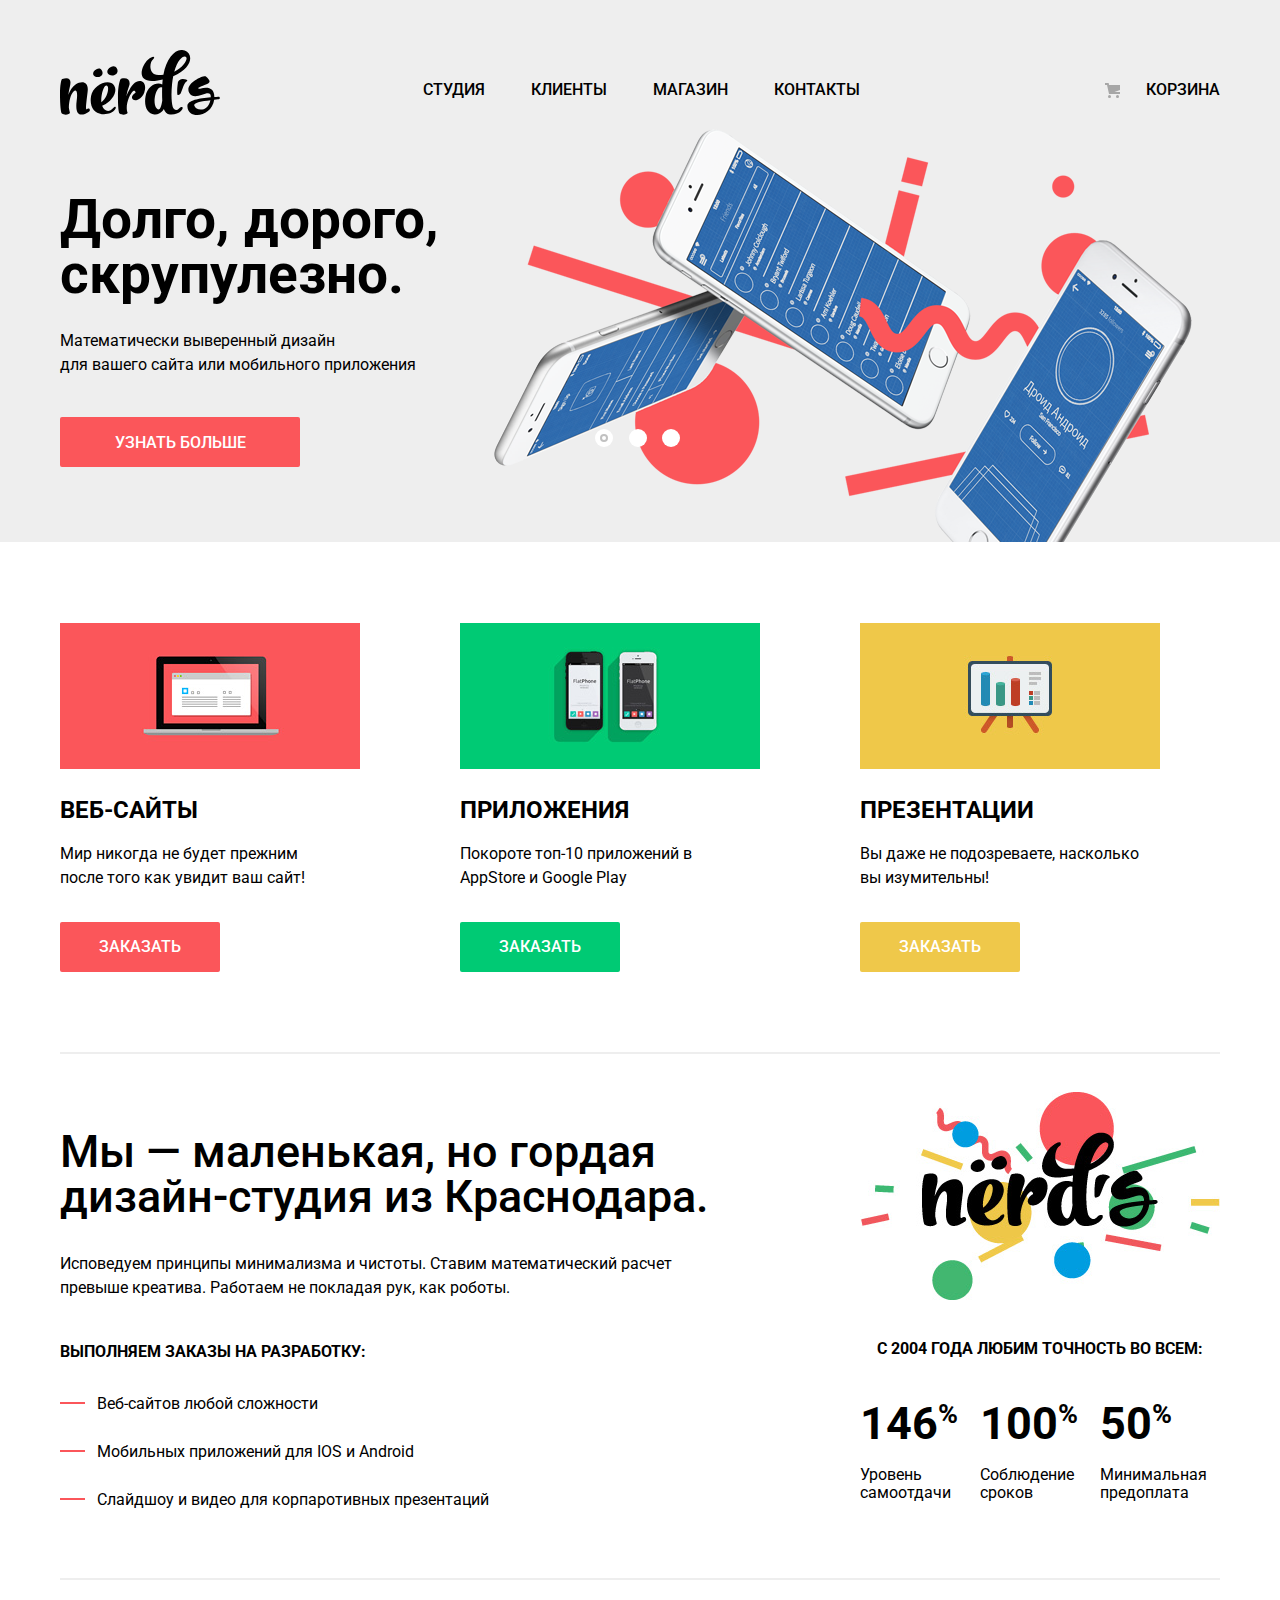
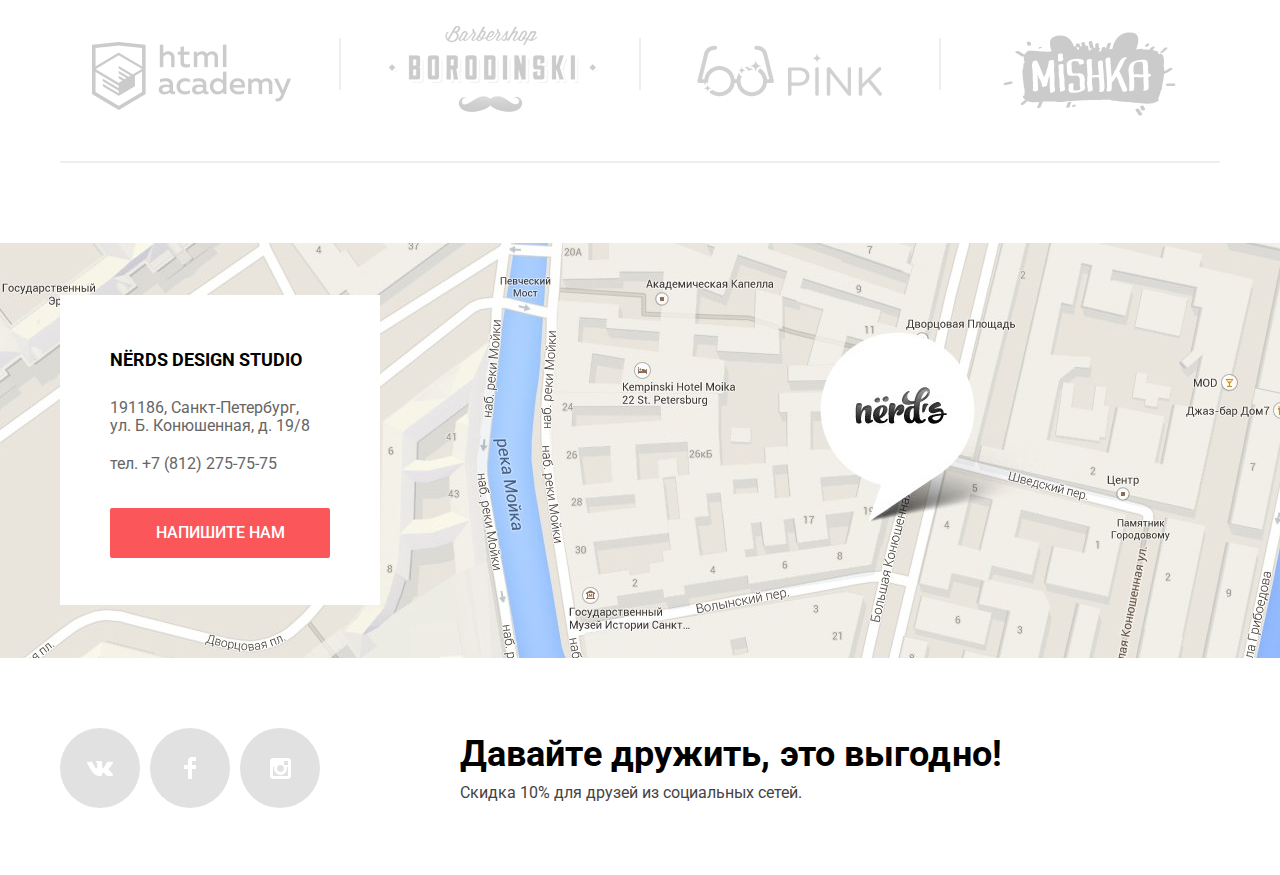
==== index.html @ 1f41d270 "Д1" ====
<!DOCTYPE html>
<html lang="ru">

<head>
	<meta charset="utf-8">
	<title>HTML Academy: Нёрдс</title>
	<link href="https://fonts.googleapis.com/css?family=Roboto:400,500,700&amp;subset=cyrillic" rel="stylesheet">
	<link rel="stylesheet" href="css/style.css">
</head>

<body>
	<header>
		<div class="header-content">
			<div class="header-navigation">
				<nav class="main-menu">
					<a class="logo"><img src="img/nerds-logo.svg" alt="логотип студии 'NERDS'" width="160" height="65"></a>
					<ul class="site-navigation">
						<li class="studio"><a href="">Студия</a></li>
						<li class="clients"><a href="">Клиенты</a></li>
						<li class="shop"><a href="catalog.html">Магазин</a></li>
						<li class="contacts"><a href="">Контакты</a></li>
					</ul>
				</nav>
				<a href="" class="cart"><img src="img/cart-icon.svg" alt="иконка корзины" width="15" height="15">Корзина</a>
			</div>
			<div class="slider-wrapper">
				<ul class="slider-navigation">
					<li class="slider-navigation-item slider-navigation-active"></li>
					<li class="slider-navigation-item"></li>
					<li class="slider-navigation-item"></li>
				</ul>
				<ul class="slider">
					<li class="slider-item slide-1 slide-active">
						<h3 class="slide-title">Долго, дорого, скрупулезно.</h3>
						<p>Математически выверенный дизайн<br> для вашего сайта или мобильного приложения</p>
						<a class="slider-button btn" href="">Узнать больше</a>
					</li>
					<li class="slider-item slide-2">
						<h3 class="slide-title">Любим математику как никто другой</h3>
						<p>Никакого креатива, только математические формулы для расчета идеальных пропорций</p>
						<a class="slider-button btn" href="">Узнать больше</a>
					</li>
					<li class="slider-item slide-3">
						<h3 class="slide-title">Только ночь,<br> только хардкор</h3>
						<p>Работать днем, как все? Мы против этого.<br> Ближе к полуночи работа только начинается</p>
						<a class="slider-button btn" href="">Узнать больше</a> </li>
				</ul>
			</div>
		</div>
	</header>
	<main>

		<section class="services">
			<ul class="services-list">
				<li class="webs services-list-item">
					<img src="img/services-img-webs.png" alt="Иконка услуги 'веб-сайты'" width="300" height="146">
					<h3 class="services-title">Веб-сайты</h3>
					<p>Мир никогда не будет прежним после того как увидит ваш сайт!</p>
					<a class="btn" href="">Заказать</a>
				</li>
				<li class="apps services-list-item">
					<img src="img/services-img-apps.png" alt="Иконка услуги 'приложения'" width="300" height="146">
					<h3 class="services-title">Приложения</h3>
					<p>Покороте топ-10 приложений в AppStore и Google Play</p>
					<a class="btn" href="">Заказать</a>
				</li>
				<li class="presentations services-list-item">
					<img src="img/services-img-presentations.png" alt="Иконка услуги 'презентации'" width="300" height="146">
					<h3 class="services-title">Презентации</h3>
					<p>Вы даже не подозреваете, насколько вы изумительны!</p>
					<a class="btn" href="">Заказать</a>
				</li>
			</ul>
		</section>

		<div class="introduction-wrapper">
			<section class="introduction">
				<h3 class="introduction-title">Мы &mdash; маленькая, но гордая дизайн-студия из Краснодара.</h3>
				<p class="introduction-text">Исповедуем принципы минимализма и чистоты. Ставим математический расчет превыше креатива. Работаем не покладая рук, как роботы.</p>
				<h4 class="development-list-title">Выполняем заказы на разработку:</h4>
				<ul class="development-list">
					<li class="development-list-item">Веб-сайтов любой сложности</li>
					<li class="development-list-item">Мобильных приложений для IOS и Android</li>
					<li class="development-list-item">Слайдшоу и видео для корпаротивных презентаций</li>
				</ul>
			</section>
			<section class="statistics-container">
				<h4 class="statistics-title">С 2004 года любим точность во всем:</h4>
				<ul class="statistics">
					<li class="statistics-item"><span class="statistics-persent">146<sup>%</sup></span>
						<p>Уровень самоотдачи</p>
					</li>
					<li class="statistics-item"><span class="statistics-persent">100<sup>%</sup></span>
						<p>Соблюдение сроков</p>
					</li>
					<li class="statistics-item"><span class="statistics-persent">50<sup>%</sup></span>
						<p>Минимальная предоплата</p>
					</li>
				</ul>
			</section>
		</div>

		<div class="partner-links-wrapper">
			<ul class="partner-links">
				<li class="partner-link"><a href="https://htmlacademy.ru/intensive/htmlcss"><img src="img/html-academy-logo.png" alt="логотип HTML Academy" width="260" height="180"></a><span class="visually-hidden">HTML Academy</span></li>
				<li class="partner-link"><a href=""><img src="img/borodinski-logo.png" alt="логотип Barbershop boridinski" width="260" height="180"></a><span class="visually-hidden">Barbershop boridinski</span></li>
				<li class="partner-link"><a href=""><img src="img/pink-logo.png" alt="логотип pink" width="260" height="180"></a><span class="visually-hidden">pink</span></li>
				<li class="partner-link"><a href=""><img src="img/mishka-logo.png" alt="логотип mishka" width="260" height="180"></a><span class="visually-hidden">mishka</span></li>
			</ul>
		</div>

		<div class="contacts-wrapper">
			<div class="contacts-content-conteiner">
				<div class="contacts-content">
					<h4 class="contacts-title">NЁRDS DESIGN STUDIO</h4>
					<p class="contacts-adress">191186, Санкт-Петербург, ул. Б. Конюшенная, д. 19/8 </p>
					<p class="contacts-phone">тел. +7 (812) 275-75-75 </p>
					<button type="button" class="contacts-button btn">напишите нам</button>
				</div>
			</div>
		</div>
	</main>
	<footer>
		<div class="footer-content">
			<div class="footer-social">
				<ul class="social-list">
					<li class="social-button"><a class="social-link btn" href=""><img src="img/vk-icon.svg" alt="иконка ВКонтакте" width="26" height="15"><span class="visually-hidden">ВКонтакте</span></a></li>
					<li class="social-button"><a class="social-link btn" href=""><img src="img/fb-icon.svg" alt="иконка facebook" width="12" height="22"><span class="visually-hidden">Facebook</span></a></li>
					<li class="social-button"><a class="social-link btn" href=""><img src="img/insta-icon.svg" alt="иконка instagram" width="21" height="21"><span class="visually-hidden">Instagram</span></a></li>
				</ul>
			</div>
			<div class="footer-text-block">
				<p class="slogan">Давайте дружить, это выгодно!</p>
				<p class="discount">Скидка 10% для друзей из социальных сетей.</p>
			</div>
		</div>
	</footer>
	<div class="popup">
		<h3 class="popup-title">Напишите нам</h3>
		<form action="send-form" method="post" class="popup-form">
			<div class="popup-form-row">
				<fieldset class="popup-form-item">
					<label for="popup-form-name">Ваше имя:</label>
					<input type="text" placeholder="Имя Фамилия" id="popup-form-name">
				</fieldset>
				<fieldset class="popup-form-item">
					<label for="popup-form-email">Ваш e-mail:</label>
					<input type="email" placeholder="email@example.com" id="popup-form-email">
				</fieldset>
			</div>
			<fieldset class="popup-form-item">
				<label for="poup-form-text">Текст письма:</label>
				<textarea id="poup-form-text" cols="30" rows="10" placeholder="В свободной форме"></textarea>
			</fieldset>
			<button type="submit" class="popup-button btn">Отправить</button>
		</form>
		<button type="button" class="popup-close"><img src="img/close-cross.svg" alt="Закрыть" width="21" height="21"></button>
	</div>
	<script src="js/scipt.js"></script>
</body>

</html>
---- css/style.css ----
/*Общие стили*/

body {
	margin: 0;
	padding: 0;

	font-family: Roboto, Arial, sans-serif;
	font-size: 16px;
	line-height: 24px;
	color: #000000;

	background-color: #ffffff;

	min-width: 1200px;
}

a {
	text-decoration: none;
}

.visually-hidden:not(:focus):not(:active),
input[type="checkbox"].visually-hidden,
input[type="radio"].visually-hidden {
	position: absolute;

	width: 1px;
	height: 1px;
	margin: -1px;
	border: 0;
	padding: 0;

	white-space: nowrap;

	clip-path: inset(100%);
	clip: rect(0 0 0 0);
	overflow: hidden;
}

.btn {
	display: block;

	min-height: 50px;

	background-color: #fb565a;

	color: #ffffff;
	text-transform: uppercase;
	font: inherit;
	text-align: center;
	font-weight: 500;

	border-radius: 2px;
	border: none;

	padding: 16px;

	cursor: pointer;
}

.btn:hover {
	background-color: #e74246;
	color: #ffffff;
}

.btn:active {
	background-color: #d7373b;
	color: #e48789;
	box-shadow: inset 0 3px 0 0 #c13135;
	outline: none;
}

/*Хедер*/

header {
	min-height: 355px;

	background-color: #eeeeee;
}

.header-content {
	display: flex;
	flex-direction: column;
	align-items: center;
	justify-content: space-between;

	font-size: 16px;
	line-height: 30px;
	font-weight: 500;
	text-transform: uppercase;

	width: 1160px;
	min-height: 355px;
	margin: 0 auto;

}

.site-navigation {
	list-style: none;

	display: flex;
	align-items: flex-start;
	justify-content: flex-end;

}

.site-navigation li {
	margin-left: 46px;
	margin-top: 9px;
}

.site-navigation a,
.cart {
	color: #000000;
}

.site-navigation a:hover,
.cart:hover {
	color: #fb565a;
}

.site-navigation a:focus,
.cart:focus {
	color: #bdbdbd;
}

.logo:focus {
	opacity: 0.3;
}

.current-page::after {
	content: "";

	display: block;

	width: 100%;
	height: 2px;

	background-color: #fb565a;

	margin-top: 2px;
}

header .page-title {
	font-size: 55px;
	line-height: 55px;
	text-transform: none;
	text-align: center;

	margin: 0;
	margin-bottom: 110px;
}

.header-navigation {
	display: flex;
	justify-content: space-between;
	align-items: flex-start;

	width: 100%;
	min-height: 130px;
	box-sizing: border-box;

	padding-top: 50px;

	margin: 0 auto;
}

.main-menu {
	display: flex;
	justify-content: space-between;

	width: 800px;
}

.navigation-button {
	margin-top: 82px;
}

.cart {
	display: flex;
	justify-content: space-between;
	align-items: center;

	width: 115px;

	margin-top: 25px;
}


/*слайдер*/

.slider-wrapper {
	position: relative;

	margin-top: -18px;
}

.slider {
	list-style: none;

	width: 1160px;

	padding: 0px;
	margin: 0 auto;
}

.slider-item {
	display: none;
	font-size: 16px;
	line-height: 24px;
	text-transform: none;
	font-weight: normal;

	width: 1160px;
	min-height: 430px;
	box-sizing: border-box;

	padding-top: 80px;
}

.slide-1 {
	background-image: url("../img/nerds-index-slide1.png");
	background-position: right bottom;
	background-repeat: no-repeat;
}

.slide-2 {
	background-image: url("../img/nerds-index-slide2.png");
	background-position: right bottom;
	background-repeat: no-repeat;
}

.slide-3 {
	background-image: url("../img/nerds-index-slide3.png");
	background-position: right bottom;
	background-repeat: no-repeat;
}


.slide-title {
	font-size: 55px;
	line-height: 55px;

	width: 560px;

	margin: 0px;
	margin-bottom: 27px;
}

.slider-item p {
	width: 415px;

	margin: 0px;
	margin-bottom: 40px;
}

.slide-active {
	display: block;
}

.slider-button {
	box-sizing: border-box;
	width: 240px;
	height: 50px;
	padding: 14px;
}

.slider-navigation {
	list-style: none;

	display: flex;
	justify-content: space-between;

	position: absolute;
	bottom: 90px;
	left: 530px;

	width: 95px;

	padding: 0px;
	margin: 0px;
}

.slider-navigation-item {
	position: relative;

	cursor: pointer;

	width: 18px;
	height: 18px;

	border-radius: 50%;

	padding: 5px;
}

.slider-navigation-item::after {
	content: "";

	display: block;

	width: 18px;
	height: 18px;

	border-radius: 50%;

	background-color: #ffffff;
}

.slider-navigation-active::before {
	content: "";

	display: block;

	position: absolute;
	left: 10px;
	top: 10px;

	box-sizing: border-box;
	width: 8px;
	height: 8px;

	border: 2px solid #c1c1c1;
	border-radius: 50%;
}

/*main для главной*/

.services {
	width: 1160px;
	min-height: 347px;

	margin: 0 auto;
	margin-top: 81px;
	margin-bottom: 80px;
}

.services-list {
	list-style: none;

	display: flex;
	justify-content: flex-start;

	margin: 0 auto;
	padding: 0;
}

.apps a {
	background-color: #00ca74;
	color: #ffffff;
}

.presentations a {
	background-color: #efc84a;
	color: #ffffff;
}

.apps a:hover {
	background-color: #00bc6c;
	color: #ffffff;
}

.presentations a:hover {
	background-color: #eab534;
	color: #ffffff;
}

.apps a:focus {
	background-color: #00aa62;
	color: #74c69c;
	box-shadow: inset 0 3px 0 0 #009958;
}

.presentations a:focus {
	background-color: #e5a722;
	color: #edc47f;
	box-shadow: inset 0 3px 0 0 #ce961f;
}

.services-list-item {
	display: flex;
	flex-direction: column;

	width: 300px;
	min-height: 347px;

	margin-right: 100px;
}

.services-list-item img {
	width: 300px;
	height: 146px;
}

.services-list-item a {
	width: 160px;
	min-height: 50px;
	box-sizing: border-box;

	padding: 13px;
}

.services-title {
	font-size: 24px;
	line-height: 30px;
	font-weight: bold;
	text-transform: uppercase;

	margin: 0px;
	margin-top: 26px;
	margin-bottom: 17px;
}

.services-list-item p {
	font-size: 16px;
	line-height: 24px;

	max-width: 280px;

	margin: 0px;
	margin-bottom: 32px;
}

.introduction-wrapper {
	display: flex;
	justify-content: space-between;

	width: 1160px;
	min-height: 526px;
	box-sizing: border-box;

	margin: 0 auto;

	border-top: 2px solid #eeeeee;
}

.introduction {
	width: 668px;
}

.introduction-title {
	font-size: 45px;
	line-height: 45px;
	font-weight: 500;

	margin-top: 75px;
	margin-bottom: 33px;
}

.introduction-text {
	font-size: 16px;
	line-height: 24px;

	margin: 0px;
	margin-bottom: 40px;
}

.development-list-title {
	font-size: 16px;
	line-height: 24px;
	font-weight: bold;
	text-transform: uppercase;

	margin: 0px;
	margin-bottom: 28px;
}

.development-list {
	list-style: none;
	padding: 0px;
	margin: 0px;
}

.development-list-item {
	position: relative;

	margin-bottom: 24px;
}

.development-list-item::before {
	content: "";

	display: inline-block;

	width: 25px;
	height: 2px;

	background-color: #fb565a;

	margin-bottom: 5px;
	margin-right: 12px;
}

.statistics-container {
	width: 360px;
	min-height: 410px;

	margin-top: 38px;

	background-image: url("../img/statistics-illustration.jpg");
	background-repeat: no-repeat;

}

.statistics-title {
	font-size: 16px;
	line-height: 24px;
	font-weight: bold;
	text-transform: uppercase;
	text-align: center;

	margin-top: 245px;
	margin-bottom: 31px;
}

.statistics {
	list-style: none;

	display: flex;
	justify-content: space-between;


	padding: 0;
	margin: 0px;

	font-size: 16px;
	line-height: 18px;
}

.statistics-item {
	width: 120px;
	min-height: 100px;
}

.statistics-item p {
	margin: 0px;
}

.statistics-persent {
	display: block;
	position: relative;

	font-size: 45px;
	line-height: 45px;
	font-weight: bold;

	margin-bottom: 20px;
}

.statistics-persent sup {
	font-size: 27px;
}

.partner-links-wrapper {
	width: 1160px;
	min-height: 185px;
	box-sizing: border-box;

	margin: 0 auto;
	margin-bottom: 80px;

	border-top: 2px solid #eeeeee;
	border-bottom: 2px solid #eeeeee;
}

.partner-links {
	list-style: none;

	display: flex;
	justify-content: space-between;

	padding: 0px;
	margin: 0px;
}

.partner-link a {
	display: block;
	height: 180px;

	opacity: 0.2;
}

.partner-link:not(:last-child)::after {
	content: "";

	position: absolute;
	top: 58px;
	right: -21px;

	width: 2px;
	height: 52px;
	background-color: #eeeeee;

	opacity: 1;
}

.partner-link {
	position: relative;
}

.partner-link a:hover {
	opacity: 1;
}

.partner-link a:active {
	opacity: 0.1;
}


.contacts-wrapper {
	min-width: 1200px;
	max-width: 1440px;
	min-height: 415px;
	box-sizing: border-box;

	background-image: url("../img/map.jpg");

	margin: 0 auto;
	padding-top: 52px;

}

.contacts-content-conteiner {
	width: 1160px;
	min-height: 310px;

	margin: 0 auto;
	padding: 0px;
}

.contacts-content {
	width: 320px;
	min-height: 310px;
	box-sizing: border-box;

	background-color: #ffffff;

	padding-left: 50px;
	padding-top: 50px;

	font-size: 16px;
	line-height: 18px;
	color: #666666;
	vertical-align: top;
}

.contacts-title {
	font-size: 18px;
	line-height: 30px;
	font-weight: bold;
	color: #000000;

	margin: 0px;
	margin-bottom: 24px;
}

.contacts-adress {
	width: 210px;
	margin: 0;
	margin-bottom: 20px;
}

.contacts-phone {
	margin: 0;
	margin-bottom: 35px;
}

.contacts-button {
	width: 220px;
	height: 50px;
}

/*Футер*/

footer {
	display: flex;
	justify-content: center;
}

.footer-social {
	width: 260px;
	min-height: 80px;

	margin-top: 70px;
	margin-right: 140px;
	padding: 0px;
}

.footer-content {
	display: flex;
	justify-content: flex-start;

	width: 1160px;
	min-height: 217px;
}

.social-list {
	list-style: none;

	display: flex;
	justify-content: flex-start;

	padding: 0px;
	margin: 0px;
}

.social-button {
	margin-right: 10px;
}

.social-link {
	display: flex;
	justify-content: center;
	align-items: center;

	background-color: #e1e1e1;

	width: 80px;
	height: 80px;

	border-radius: 50%;

	padding: 0px;
}

.social-link:focus img {
	opacity: 0.3;
}

.slogan {
	font-size: 36px;
	line-height: 36px;
	font-weight: bold;
	letter-spacing: 0.1px;

	margin: 0 auto;
	margin-top: 78px;
}

.discount {
	font-size: 16px;
	line-height: 22px;
	color: #444444;

	margin: 0 auto;
	margin-top: 10px;
}

/*main каталога*/

.catalog-wrapper {
	display: flex;
	justify-content: space-between;

	width: 1160px;

	margin: 0 auto;
}

.catalog-order-container {
	display: flex;
	justify-content: space-between;

	margin-bottom: 50px;
}

.catalog-order-title {
	font-size: 18px;
	line-height: 18px;
	font-weight: bold;
	text-transform: uppercase;

	margin: 0px;
}

.catalog-order-navigation {
	display: flex;
	justify-content: space-between;
}

.order-type li {
	margin-left: 26px;
}

.catalog-order {
	list-style: none;

	display: flex;

	padding: 0px;
	margin: 0px;
}

.catalog-order a {
	vertical-align: text-top;
}

.order-direction {
	justify-content: space-between;
	margin-left: 48px;
	width: 40px;
}

.catalog-order-item,
.catalog-order-item path {
	font-size: 14px;
	line-height: 18px;
	text-transform: uppercase;
	color: #cacaca;
	fill: #ededed;
}

.catalog-order-item:hover,
.catalog-order-item:hover path {
	color: #8d8d8d;
	fill: #a6a6a6;
}

.catalog-order-item:focus,
.order-current,
.order-current:hover,
.order-current:focus {
	color: #000000;
}

.catalog-order-item:focus path,
.order-current path,
.order-current:hover path,
.order-current:focus path {
	fill: #000000;
}

.pagination-list {
	list-style: none;

	display: flex;

	padding: 0px;
	margin: 0px;
	margin-bottom: 58px;
	margin-top: 30px;
}

.pagination-list li {
	margin-right: 11px;
}

.pagination-item {
	width: 50px;
	height: 50px;
	box-sizing: border-box;
	color: #000000;

	background-color: #eeeeee;

	padding: 0;
	padding: 14px;
}

.pagination-next {
	width: 260px;
}

.pagination-item:hover {
	background-color: #dfdfdf;
}

.pagination-item:active {
	background-color: #d5d5d5;
	color: #a9a9a9;
	box-shadow: inset 0 3px 0 0 #bfbfbf;
	outline: none;
}

.pagination-current,
.pagination-current:hover,
.pagination-current:active {
	background-color: #ffffff;
	border: 3px solid #dbdbdb;
	box-shadow: none;
	color: #000000;
	padding-top: 11px;
}

/*фильтр внутренней страницы*/

.catalog-filter {
	width: 260px;
	min-height: 700px;
	margin-top: 58px;
}

.filter-item {
	margin: 0;
	padding: 0;

	border: none;

	margin-bottom: 55px;
}

.range-filter {
	width: 260px;
	margin-top: 49px;
}

.filter-item legend {
	font-size: 18px;
	line-height: 24px;
	text-transform: uppercase;
	font-weight: 700;
	padding: 0px;
	letter-spacing: 0.5px;
}

.range-controls {
	position: relative;

	height: 41px;

	margin-bottom: 19px;
	padding-top: 39px;
	padding-right: 20px;
	padding-left: 20px;

	background-color: #f1f1f1;

	border-radius: 5px;
}

.range-controls .scale {
	height: 2px;
	background: #d7dcde;
}

.range-controls .bar {
	width: 70%;
	height: 2px;

	background: #00ca74;
}

.range-controls .toggle {
	position: absolute;
	top: 31px;
	left: 0;

	width: 4px;
	height: 4px;

	padding: 0;

	border: 8px solid #ffffff;
	box-shadow: 0 2px 1px 0 #cfcfcf;
	border-radius: 50%;

	background-color: #ababab;

	cursor: pointer;
}

.range-controls .toggle-min {
	left: 18px;
}

.range-controls .toggle-max {
	left: 160px;
}

.price-controls {
	font-size: 0;
}

.price-controls label {
	display: inline-block;

	width: 50%;

	font-size: 16px;
	text-transform: uppercase;
}

.price-controls input {
	width: 60px;

	padding: 8px 10px;
	margin-left: 10px;

	font-size: 16px;
	text-align: center;
	color: #283136;

	border: none;
	border-radius: 5px;
	background: #f1f1f1;
}

.max-price {
	text-align: right;
}


.catalog-title {
	font-size: 18px;
	line-height: 30px;
	font-weight: bold;
	text-transform: uppercase;

	margin-bottom: 14px;
}

fieldset {
	border: none;
}

.catalog-grids label,
.catalog-features label {
	font-size: 16px;
	cursor: pointer;
	user-select: none;
}

.catalog-grids,
.catalog-features {
	list-style: none;
	color: #283136;
	padding-left: 35px;
	margin: 0px;
}

.catalog-grids li,
.catalog-features li {
	position: relative;
	display: block;
	cursor: pointer;
	user-select: none;
	opacity: 0.4;
	margin-bottom: 16px;
}

.catalog-grids li:hover,
.catalog-features li:hover {
	opacity: 1;
}

.catalog-checkbox + label::before {
	content: url("../img/checkbox-off.svg");
	position: absolute;
	left: -35px;
	width: 23px;
	height: 23px;
}

.catalog-checkbox:checked + label::after {
	content: url("../img/checkbox-on.svg");
	position: absolute;
	left: -35px;
	width: 23px;
	height: 23px;
}

.catalog-radio + label::before {
	content: url("../img/radio-off.svg");
	position: absolute;
	left: -35px;
	width: 23px;
	height: 23px;
}

.catalog-radio:checked + label::after {
	content: url("../img/radio-on.svg");
	position: absolute;
	left: -35px;
	width: 23px;
	height: 23px;
}

.catalog-form fieldset {
	margin: 0px;
	padding: 0px;
	margin-bottom: 28px;
}

.form-submit {
	width: 260px;

	font: inherit;
	text-transform: uppercase;
	color: #000000;

	background-color: #eeeeee;

	padding: 13px;
	margin-top: 31px;
}

.form-submit:hover {
	background-color: #dfdfdf;

	color: #000000;
}

.form-submit:active {
	background-color: #d5d5d5;
	color: #a9a9a9;
	box-shadow: inset 0 3px 0 0 #bfbfbf;
}

/*Карточка товара*/

.catalog {
	width: 760px;
	margin-top: 58px;
}

.catalog-list {
	list-style: none;

	display: flex;
	justify-content: space-between;
	flex-wrap: wrap;

	margin: 0 auto;
	padding: 0;

	width: 760px;
}

.browser-bar {
	opacity: 0.12;
}

.catalog-item {
	position: relative;

	display: flex;
	flex-direction: column;
	justify-content: flex-start;
	align-items: center;

	width: 360px;
	min-height: 615px;

	margin-bottom: 33px;
}

.catalog-item::after {
	content: "";

	position: absolute;
	top: 40px;

	width: 360px;
	height: 576px;
	box-sizing: border-box;

	border: 1px solid #e5e5e5;
}

.catalog-item:hover::after {
	display: none;
}

.catalog-item:hover {
	box-shadow: 0 10px 20px 0 #cfcfcf;
}

.catalog-item-popup {
	display: none;

	position: absolute;
	bottom: 0px;
	left: 0px;

	width: 360px;
}

.catalog-item:hover .browser-bar,
.catalog-item:hover .catalog-item-popup {
	display: block;
	opacity: 1;
}

.catalog-item-title {
	margin-top: 27px;
	margin-bottom: 0px;
}

.catalog-item-title a {
	font-size: 18px;
	line-height: 30px;
	text-transform: uppercase;
	color: #000000;
}

.catalog-item-description {
	width: 240px;

	text-align: center;
	font-size: 16px;
	line-height: 18px;
	color: #666666;

	margin: 0 auto;
}

.catalog-item-price {
	width: 200px;
	height: 50px;

	margin-top: 14px;
	margin-bottom: 43px;
}

.catalog-item-info {
	display: flex;
	flex-direction: column;
	align-items: center;
	justify-content: space-between;

	width: 100%;
	min-height: 230px;

	background-color: #eeeeee;
}

/*Всплывающее окно*/

@keyframes bounce {
	0% {
		transform: translateY(-2000px);
	}

	70% {
		transform: translateY(30px);
	}

	90% {
		transform: translateY(-10px);
	}

	100% {
		transform: translateY(0);
	}
}

@keyframes shake {
	0%,
	100% {
		transform: translateX(0);
	}

	10%,
	30%,
	50%,
	70%,
	90% {
		transform: translateX(-10px);
	}

	20%,
	40%,
	60%,
	80% {
		transform: translateX(10px);
	}
}

.popup {
	display: none;

	position: fixed;
	top: 50%;
	left: 50%;

	width: 960px;
	min-height: 590px;
	box-sizing: border-box;

	padding-left: 100px;
	padding-top: 67px;
	margin-top: -295px;
	margin-left: -480px;

	background-color: #ffffff;
	box-shadow: 0 20px 40px rgba(0, 1, 1, 0.75);
}

.popup-show {
	display: block;

	animation: bounce 0.6s;
}

.popup-error {
	animation: shake 0.6s;
}

.popup-form-row {
	display: flex;
	justify-content: space-between;

	width: 760px;

	margin-bottom: 32px;
}

.popup-title {
	font-size: 45px;
	line-height: 45px;
	font-weight: 500;

	margin: 0px;
	margin-bottom: 42px;
}

.popup-form-item {
	display: flex;
	flex-direction: column;
	justify-content: space-between;

	width: 360px;
	min-height: 80px;

	padding: 0px;
	margin: 0px;

	border: none;
}

.popup-form-item label {
	font-size: 16px;
	line-height: 18px;
	font-weight: bold;

	margin-bottom: 9px;
}

.popup-form-item input,
.popup-form-item textarea {
	font: inherit;

	background-color: transparent;

	border: 2px solid #d7dcde;
	border-radius: 2px;

	box-sizing: border-box;
	width: 360px;
	min-height: 50px;

	padding-left: 13px;
}

.popup-form-item input::placeholder,
.popup-form-item textarea::placeholder {
	color: #b1b1b1;
	opacity: 1;
}

.popup-form-item input::-ms-input-placeholder,
.popup-form-item textarea::-ms-input-placeholder {
	color: #b1b1b1;
	opacity: 1;
}

.popup-form-item input:-ms-input-placeholder,
.popup-form-item textarea:-ms-input-placeholder {
	color: #b1b1b1;
	opacity: 1;
}

.popup-form-item input:focus::placeholder,
.popup-form-item textarea:focus::placeholder {
	color: transparent;
}

.popup-form-item input:focus::-ms-input-placeholder,
.popup-form-item textarea:focus::-ms-input-placeholder {
	color: transparent;
}

.popup-form-item input:focus:-ms-input-placeholder,
.popup-form-item textarea:focus:-ms-input-placeholder {
	color: transparent;
}

.popup-form-item input:focus,
.popup-form-item textarea:focus {
	border-color: #000000;
	outline: none;
}

.popup-form-item input:not(:focus):invalid {
	border-color: #e74246;
	color: #e74246;
}

.popup-form-item textarea {
	width: 760px;
	height: 118px;
	resize: none;

	padding-top: 7px;
}

.popup-button {
	width: 260px;
	height: 50px;

	margin-top: 45px;
}

.popup-close {
	position: absolute;
	right: 84px;
	top: 77px;

	border: none;

	background-color: #ffffff;
	opacity: 0.3;
}

.popup-close:hover {
	background-color: #ffffff;
	opacity: 1;
}

.popup-close:focus {
	background-color: #ffffff;
	opacity: 0.1;
	outline: none;
}
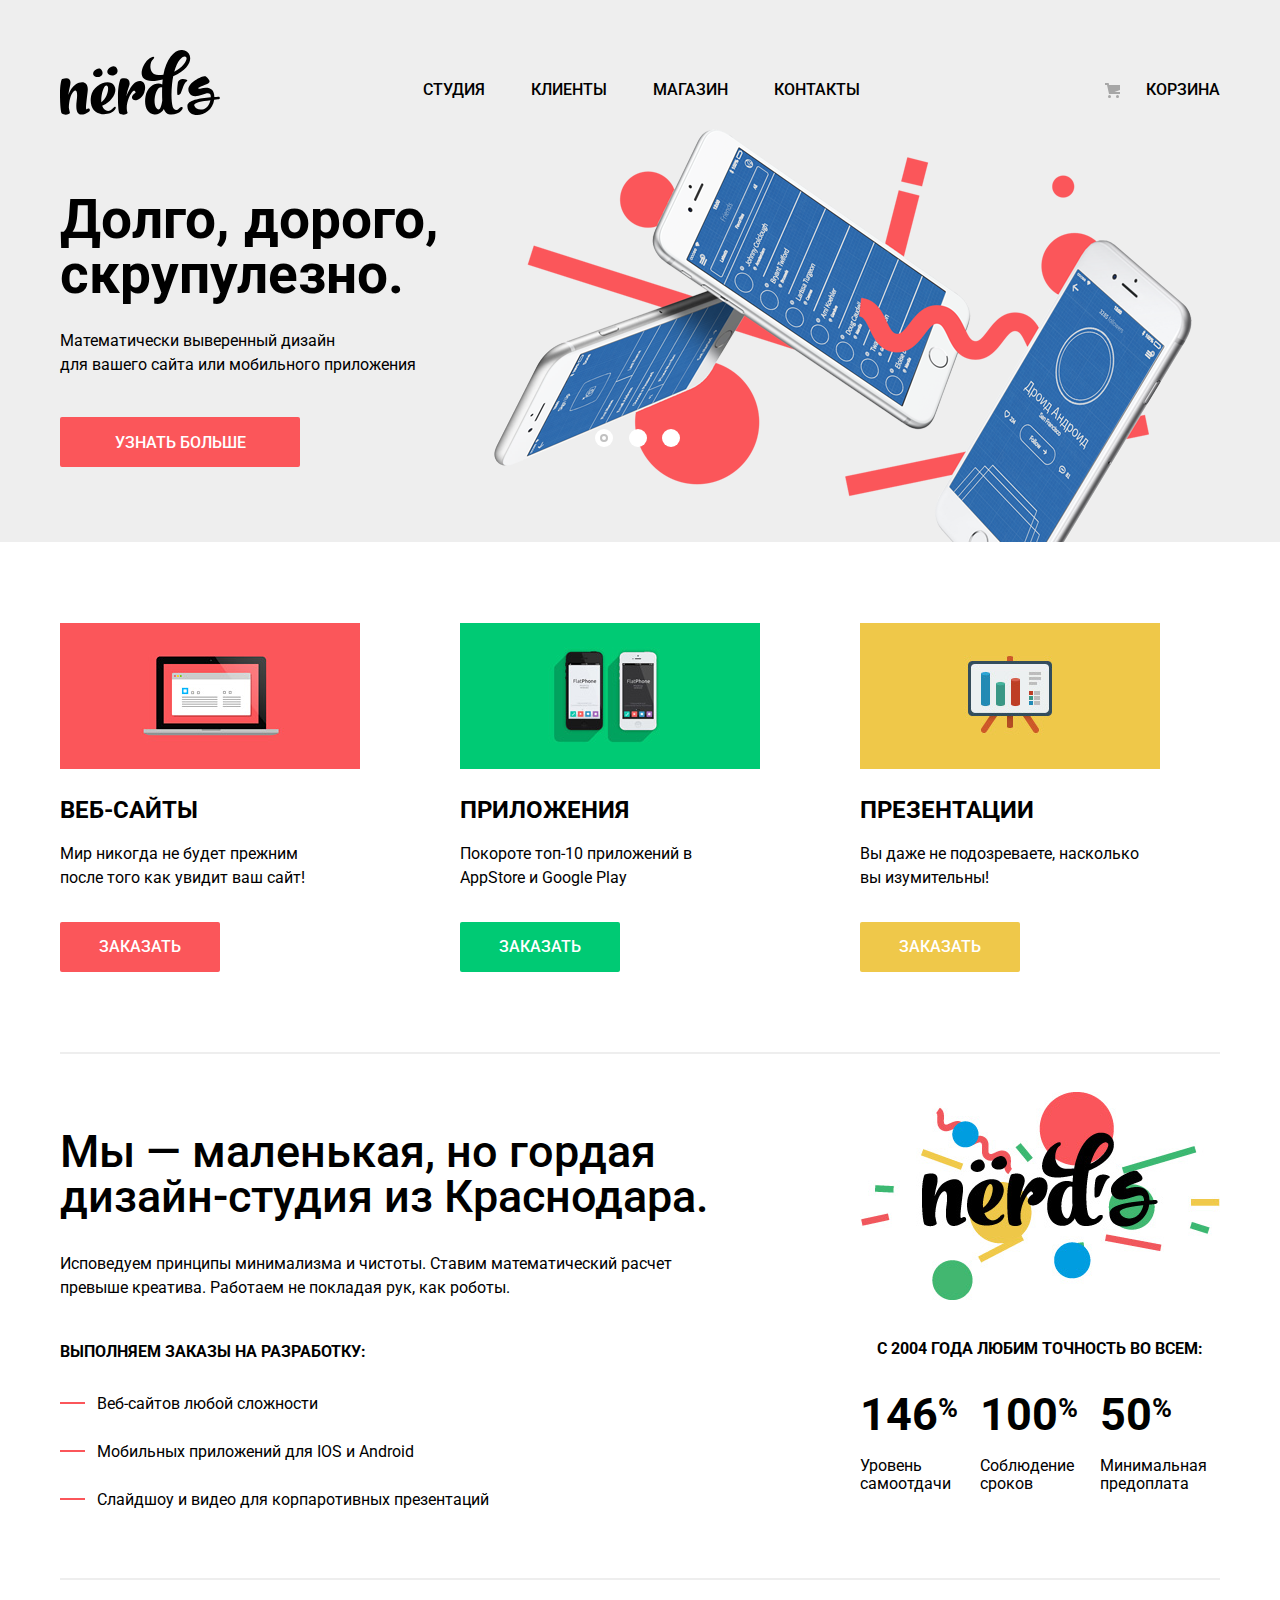
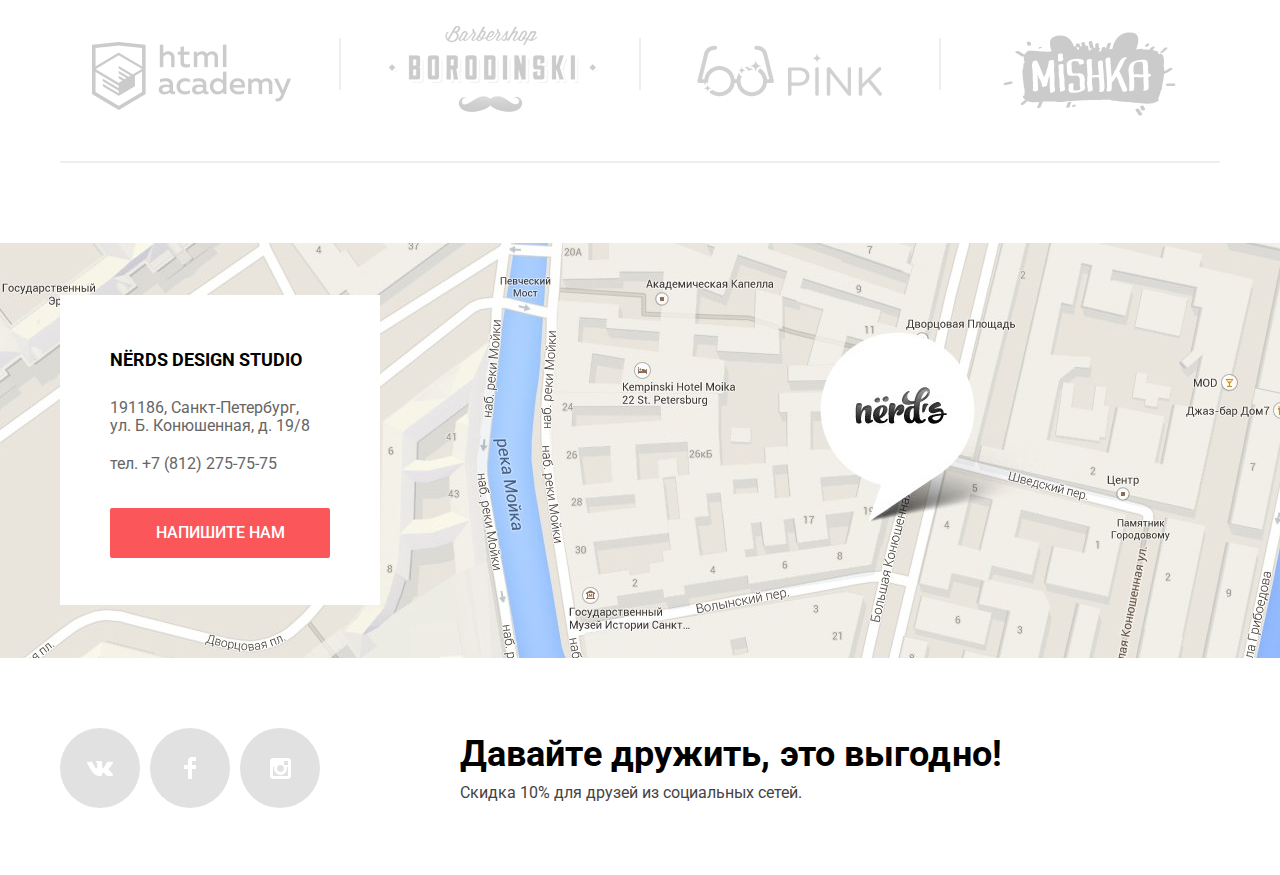
==== commit 924eb783: "Д5" ====
--- a/index.html
+++ b/index.html
@@ -5,6 +5,7 @@
 	<meta charset="utf-8">
 	<title>HTML Academy: Нёрдс</title>
 	<link href="https://fonts.googleapis.com/css?family=Roboto:400,500,700&amp;subset=cyrillic" rel="stylesheet">
+	<link rel="stylesheet" href="css/normalize.css">
 	<link rel="stylesheet" href="css/style.css">
 </head>
 
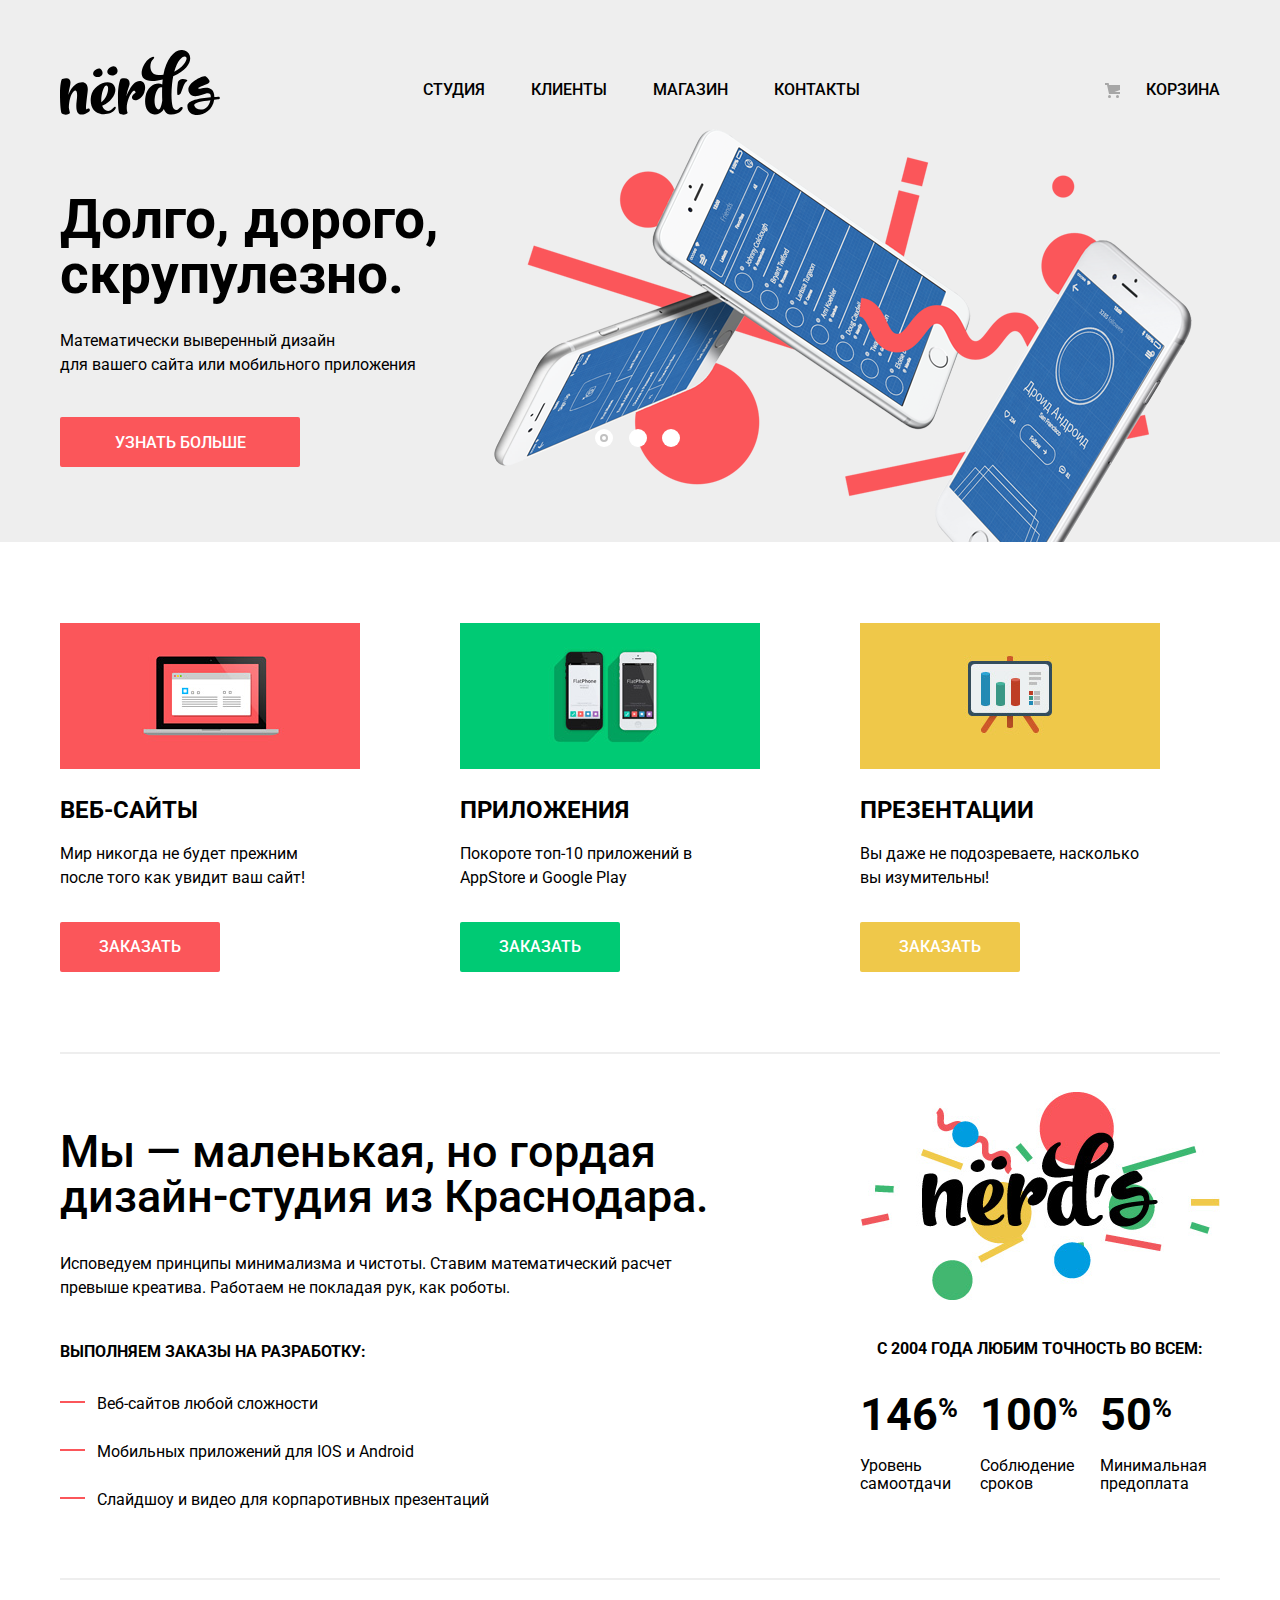
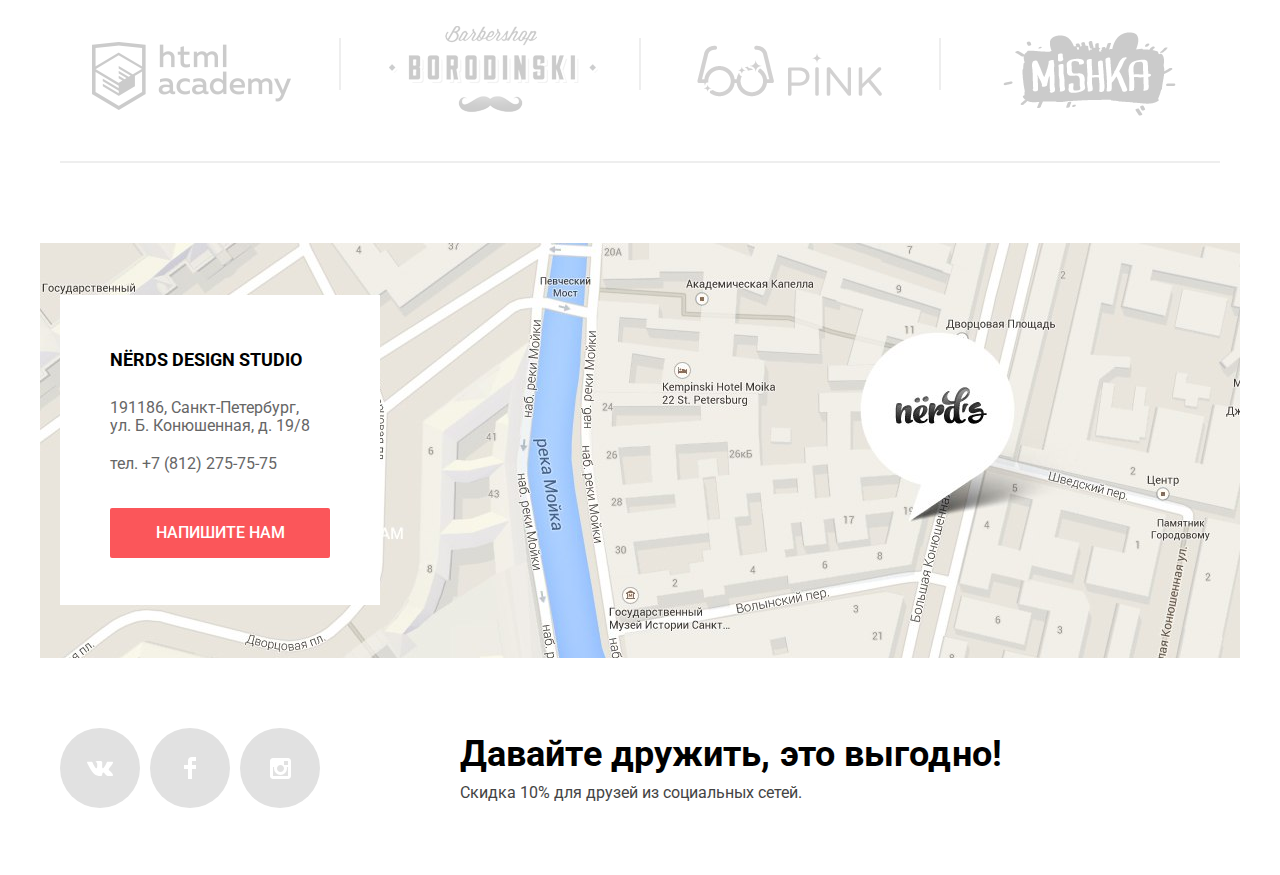
==== commit b879b6fa: "Д18(карта)" ====
--- a/index.html
+++ b/index.html
@@ -111,13 +111,12 @@
 		</div>
 
 		<div class="contacts-wrapper">
-			<div class="contacts-content-conteiner">
-				<div class="contacts-content">
-					<h4 class="contacts-title">NЁRDS DESIGN STUDIO</h4>
-					<p class="contacts-adress">191186, Санкт-Петербург, ул. Б. Конюшенная, д. 19/8 </p>
-					<p class="contacts-phone">тел. +7 (812) 275-75-75 </p>
-					<button type="button" class="contacts-button btn">напишите нам</button>
-				</div>
+			<iframe src="https://www.google.com/maps/embed?pb=!1m18!1m12!1m3!1d1998.5991043651616!2d30.320894616513733!3d59.938794181876204!2m3!1f0!2f0!3f0!3m2!1i1024!2i768!4f13.1!3m3!1m2!1s0x4696310fca5ba729%3A0xea9c53d4493c879f!2z0JHQvtC70YzRiNCw0Y8g0JrQvtC90Y7RiNC10L3QvdCw0Y8g0YPQuy4sIDE5LCDQodCw0L3QutGCLdCf0LXRgtC10YDQsdGD0YDQsywg0KDQvtGB0YHQuNGPLCAxOTExODY!5e0!3m2!1sru!2sby!4v1524162310351" width="1200" height="415" frameborder="0" style="border:0" allowfullscreen></iframe>
+			<div class="contacts-content">
+				<h4 class="contacts-title">NЁRDS DESIGN STUDIO</h4>
+				<p class="contacts-adress">191186, Санкт-Петербург, ул. Б. Конюшенная, д. 19/8 </p>
+				<p class="contacts-phone">тел. +7 (812) 275-75-75 </p>
+				<button type="button" class="contacts-button btn">напишите нам</button>
 			</div>
 		</div>
 	</main>
--- a/css/style.css
+++ b/css/style.css
@@ -140,7 +140,7 @@
 	margin-top: 2px;
 }
 
-header .page-title {
+.page-title {
 	font-size: 55px;
 	line-height: 55px;
 	text-transform: none;
@@ -480,6 +480,7 @@
 	content: "";
 
 	display: inline-block;
+	vertical-align: middle;
 
 	width: 25px;
 	height: 2px;
@@ -607,27 +608,27 @@
 
 
 .contacts-wrapper {
-	min-width: 1200px;
-	max-width: 1440px;
+	position: relative;
+	
+	width: 1200px;
 	min-height: 415px;
 	box-sizing: border-box;
 
+	background-color: #f1efe8;
 	background-image: url("../img/map.jpg");
 
 	margin: 0 auto;
-	padding-top: 52px;
-
-}
-
-.contacts-content-conteiner {
-	width: 1160px;
-	min-height: 310px;
-
-	margin: 0 auto;
-	padding: 0px;
+}
+
+.contacts-wrapper iframe {
+	display: block;
 }
 
 .contacts-content {
+	position: absolute;
+	left: 20px;
+	top: 52px;
+	
 	width: 320px;
 	min-height: 310px;
 	box-sizing: border-box;
@@ -665,16 +666,12 @@
 }
 
 .contacts-button {
+	box-sizing: border-box;
 	width: 220px;
 	height: 50px;
 }
 
 /*Футер*/
-
-footer {
-	display: flex;
-	justify-content: center;
-}
 
 .footer-social {
 	width: 260px;
@@ -691,6 +688,8 @@
 
 	width: 1160px;
 	min-height: 217px;
+
+	margin: 0 auto;
 }
 
 .social-list {
@@ -972,6 +971,7 @@
 
 .price-controls label {
 	display: inline-block;
+	vertical-align: middle;
 
 	width: 50%;
 
@@ -1033,13 +1033,7 @@
 	display: block;
 	cursor: pointer;
 	user-select: none;
-	opacity: 0.4;
 	margin-bottom: 16px;
-}
-
-.catalog-grids li:hover,
-.catalog-features li:hover {
-	opacity: 1;
 }
 
 .catalog-checkbox + label::before {
@@ -1073,6 +1067,23 @@
 	width: 23px;
 	height: 23px;
 }
+
+
+.catalog-checkbox + label,
+.catalog-radio + label {
+	opacity: 0.4;
+}
+
+.catalog-checkbox + label:hover,
+.catalog-radio + label:hover {
+	opacity: 1;
+}
+
+.catalog-checkbox:disabled + label,
+.catalog-radio:disabled + label {
+	opacity: 0.1;
+}
+
 
 .catalog-form fieldset {
 	margin: 0px;
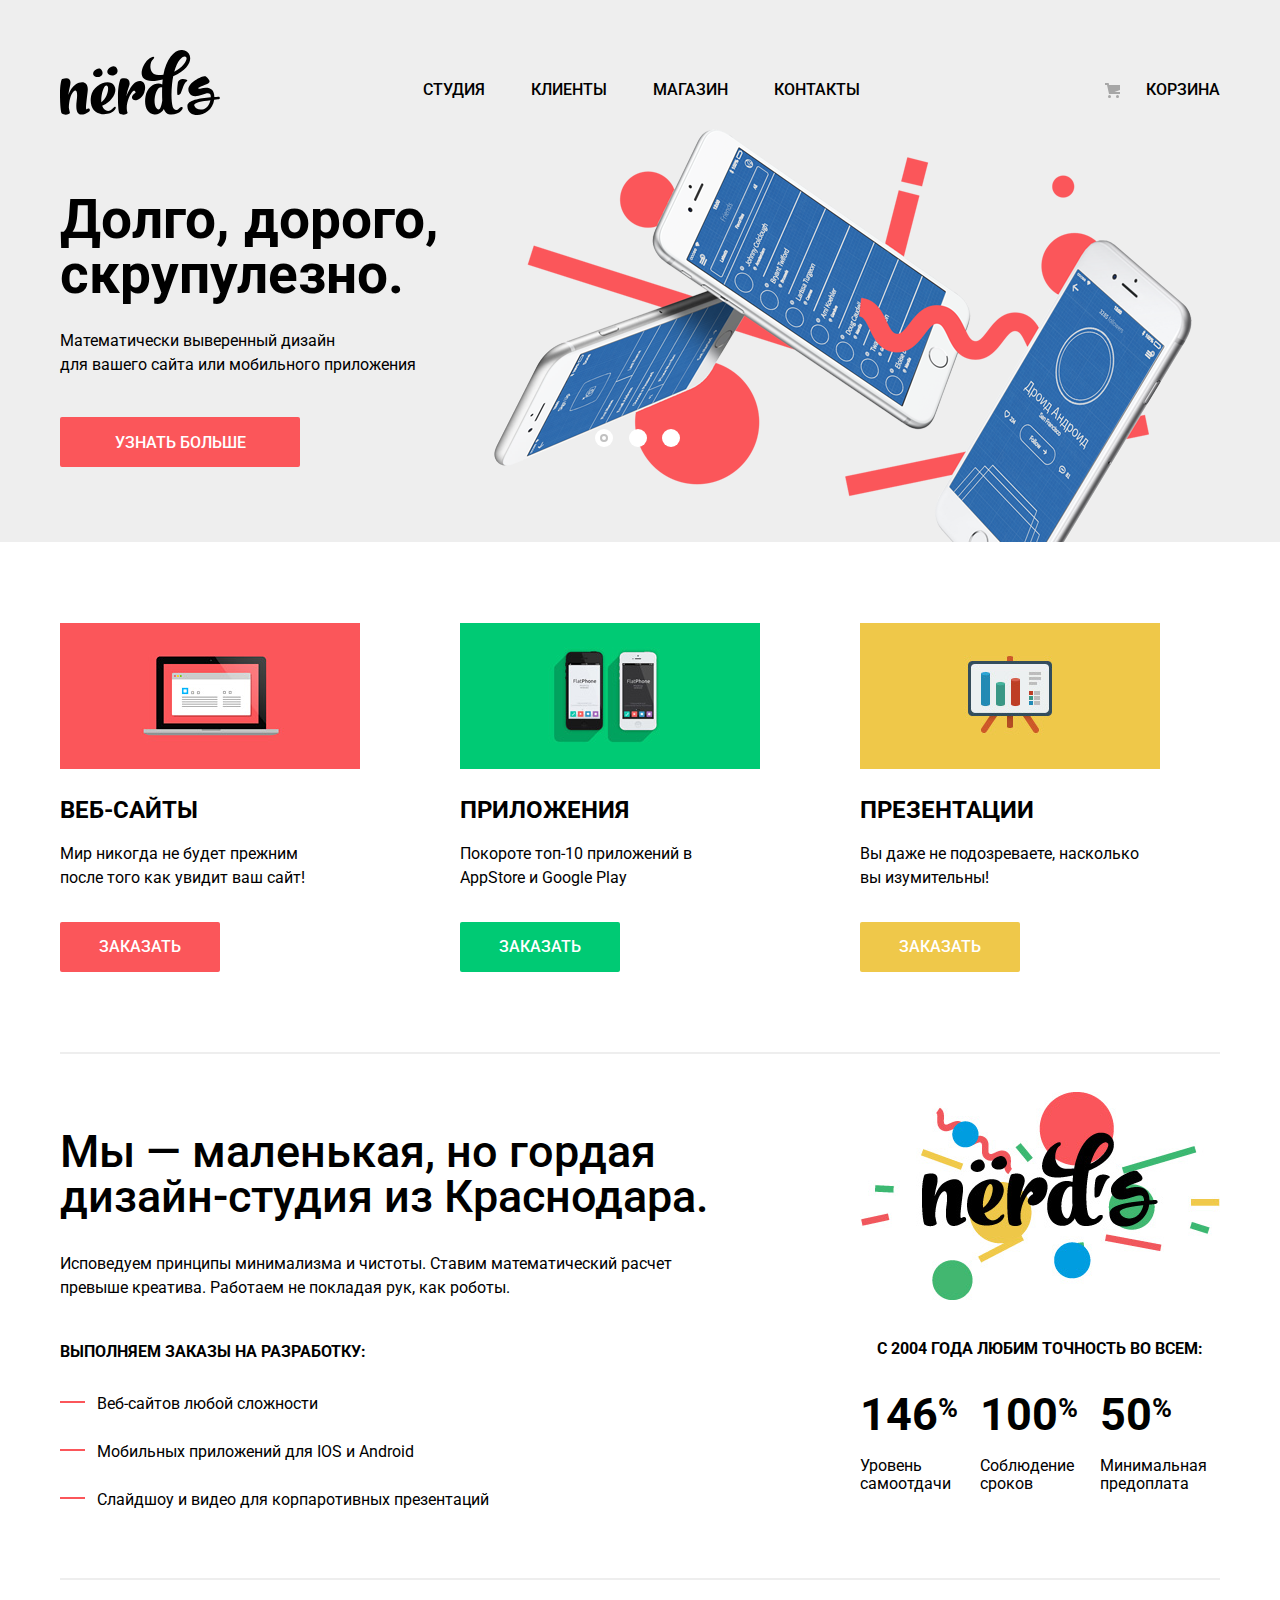
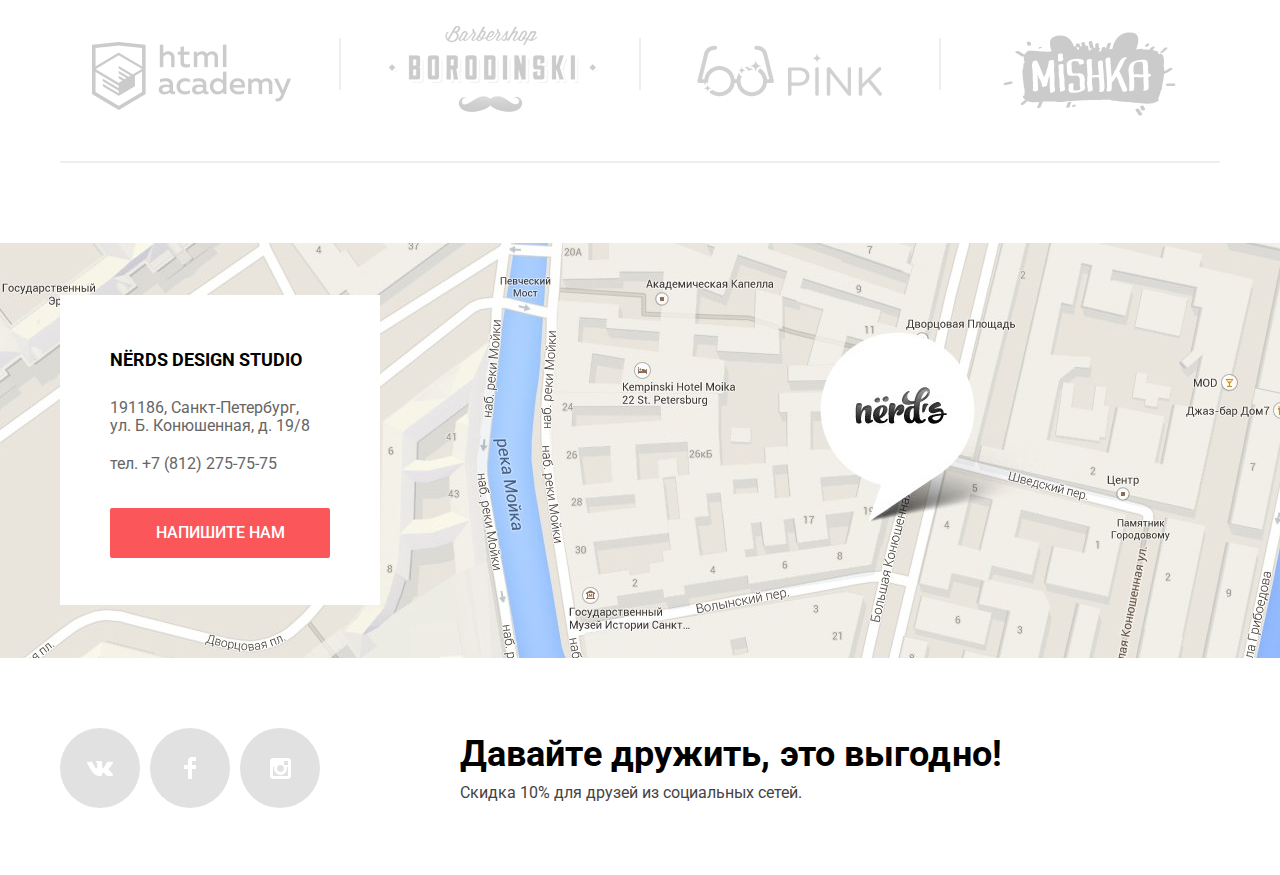
==== commit 721c3dee: "ширина карты. паддинги контактов" ====
--- a/index.html
+++ b/index.html
@@ -111,7 +111,7 @@
 		</div>
 
 		<div class="contacts-wrapper">
-			<iframe src="https://www.google.com/maps/embed?pb=!1m18!1m12!1m3!1d1998.5991043651616!2d30.320894616513733!3d59.938794181876204!2m3!1f0!2f0!3f0!3m2!1i1024!2i768!4f13.1!3m3!1m2!1s0x4696310fca5ba729%3A0xea9c53d4493c879f!2z0JHQvtC70YzRiNCw0Y8g0JrQvtC90Y7RiNC10L3QvdCw0Y8g0YPQuy4sIDE5LCDQodCw0L3QutGCLdCf0LXRgtC10YDQsdGD0YDQsywg0KDQvtGB0YHQuNGPLCAxOTExODY!5e0!3m2!1sru!2sby!4v1524162310351" width="1200" height="415" frameborder="0" style="border:0" allowfullscreen></iframe>
+			<iframe src="https://www.google.com/maps/embed?pb=!1m18!1m12!1m3!1d1998.5991043651616!2d30.320894616513733!3d59.938794181876204!2m3!1f0!2f0!3f0!3m2!1i1024!2i768!4f13.1!3m3!1m2!1s0x4696310fca5ba729%3A0xea9c53d4493c879f!2z0JHQvtC70YzRiNCw0Y8g0JrQvtC90Y7RiNC10L3QvdCw0Y8g0YPQuy4sIDE5LCDQodCw0L3QutGCLdCf0LXRgtC10YDQsdGD0YDQsywg0KDQvtGB0YHQuNGPLCAxOTExODY!5e0!3m2!1sru!2sby!4v1524162310351" width="1200" height="415" frameborder="0" allowfullscreen></iframe>
 			<div class="contacts-content">
 				<h4 class="contacts-title">NЁRDS DESIGN STUDIO</h4>
 				<p class="contacts-adress">191186, Санкт-Петербург, ул. Б. Конюшенная, д. 19/8 </p>
@@ -156,7 +156,7 @@
 		</form>
 		<button type="button" class="popup-close"><img src="img/close-cross.svg" alt="Закрыть" width="21" height="21"></button>
 	</div>
-	<script src="js/scipt.js"></script>
+	<script src="js/compressed.js"></script>
 </body>
 
 </html>
--- a/css/style.css
+++ b/css/style.css
@@ -31,6 +31,8 @@
 
 	white-space: nowrap;
 
+	-webkit-clip-path: inset(100%);
+
 	clip-path: inset(100%);
 	clip: rect(0 0 0 0);
 	overflow: hidden;
@@ -65,6 +67,7 @@
 .btn:active {
 	background-color: #d7373b;
 	color: #e48789;
+	-webkit-box-shadow: inset 0 3px 0 0 #c13135;
 	box-shadow: inset 0 3px 0 0 #c13135;
 	outline: none;
 }
@@ -78,9 +81,18 @@
 }
 
 .header-content {
-	display: flex;
+	display: -webkit-box;
+	display: -ms-flexbox;
+	display: flex;
+	-webkit-box-orient: vertical;
+	-webkit-box-direction: normal;
+	-ms-flex-direction: column;
 	flex-direction: column;
+	-webkit-box-align: center;
+	-ms-flex-align: center;
 	align-items: center;
+	-webkit-box-pack: justify;
+	-ms-flex-pack: justify;
 	justify-content: space-between;
 
 	font-size: 16px;
@@ -97,8 +109,16 @@
 .site-navigation {
 	list-style: none;
 
-	display: flex;
+	display: -webkit-box;
+
+	display: -ms-flexbox;
+
+	display: flex;
+	-webkit-box-align: start;
+	-ms-flex-align: start;
 	align-items: flex-start;
+	-webkit-box-pack: end;
+	-ms-flex-pack: end;
 	justify-content: flex-end;
 
 }
@@ -151,12 +171,19 @@
 }
 
 .header-navigation {
-	display: flex;
+	display: -webkit-box;
+	display: -ms-flexbox;
+	display: flex;
+	-webkit-box-pack: justify;
+	-ms-flex-pack: justify;
 	justify-content: space-between;
+	-webkit-box-align: start;
+	-ms-flex-align: start;
 	align-items: flex-start;
 
 	width: 100%;
 	min-height: 130px;
+	-webkit-box-sizing: border-box;
 	box-sizing: border-box;
 
 	padding-top: 50px;
@@ -165,7 +192,11 @@
 }
 
 .main-menu {
-	display: flex;
+	display: -webkit-box;
+	display: -ms-flexbox;
+	display: flex;
+	-webkit-box-pack: justify;
+	-ms-flex-pack: justify;
 	justify-content: space-between;
 
 	width: 800px;
@@ -176,8 +207,14 @@
 }
 
 .cart {
-	display: flex;
+	display: -webkit-box;
+	display: -ms-flexbox;
+	display: flex;
+	-webkit-box-pack: justify;
+	-ms-flex-pack: justify;
 	justify-content: space-between;
+	-webkit-box-align: center;
+	-ms-flex-align: center;
 	align-items: center;
 
 	width: 115px;
@@ -212,6 +249,7 @@
 
 	width: 1160px;
 	min-height: 430px;
+	-webkit-box-sizing: border-box;
 	box-sizing: border-box;
 
 	padding-top: 80px;
@@ -258,6 +296,7 @@
 }
 
 .slider-button {
+	-webkit-box-sizing: border-box;
 	box-sizing: border-box;
 	width: 240px;
 	height: 50px;
@@ -267,7 +306,13 @@
 .slider-navigation {
 	list-style: none;
 
-	display: flex;
+	display: -webkit-box;
+
+	display: -ms-flexbox;
+
+	display: flex;
+	-webkit-box-pack: justify;
+	-ms-flex-pack: justify;
 	justify-content: space-between;
 
 	position: absolute;
@@ -315,6 +360,8 @@
 	left: 10px;
 	top: 10px;
 
+	-webkit-box-sizing: border-box;
+
 	box-sizing: border-box;
 	width: 8px;
 	height: 8px;
@@ -337,7 +384,13 @@
 .services-list {
 	list-style: none;
 
-	display: flex;
+	display: -webkit-box;
+
+	display: -ms-flexbox;
+
+	display: flex;
+	-webkit-box-pack: start;
+	-ms-flex-pack: start;
 	justify-content: flex-start;
 
 	margin: 0 auto;
@@ -367,17 +420,24 @@
 .apps a:focus {
 	background-color: #00aa62;
 	color: #74c69c;
+	-webkit-box-shadow: inset 0 3px 0 0 #009958;
 	box-shadow: inset 0 3px 0 0 #009958;
 }
 
 .presentations a:focus {
 	background-color: #e5a722;
 	color: #edc47f;
+	-webkit-box-shadow: inset 0 3px 0 0 #ce961f;
 	box-shadow: inset 0 3px 0 0 #ce961f;
 }
 
 .services-list-item {
-	display: flex;
+	display: -webkit-box;
+	display: -ms-flexbox;
+	display: flex;
+	-webkit-box-orient: vertical;
+	-webkit-box-direction: normal;
+	-ms-flex-direction: column;
 	flex-direction: column;
 
 	width: 300px;
@@ -394,6 +454,7 @@
 .services-list-item a {
 	width: 160px;
 	min-height: 50px;
+	-webkit-box-sizing: border-box;
 	box-sizing: border-box;
 
 	padding: 13px;
@@ -421,11 +482,16 @@
 }
 
 .introduction-wrapper {
-	display: flex;
+	display: -webkit-box;
+	display: -ms-flexbox;
+	display: flex;
+	-webkit-box-pack: justify;
+	-ms-flex-pack: justify;
 	justify-content: space-between;
 
 	width: 1160px;
 	min-height: 526px;
+	-webkit-box-sizing: border-box;
 	box-sizing: border-box;
 
 	margin: 0 auto;
@@ -516,7 +582,13 @@
 .statistics {
 	list-style: none;
 
-	display: flex;
+	display: -webkit-box;
+
+	display: -ms-flexbox;
+
+	display: flex;
+	-webkit-box-pack: justify;
+	-ms-flex-pack: justify;
 	justify-content: space-between;
 
 
@@ -554,6 +626,7 @@
 .partner-links-wrapper {
 	width: 1160px;
 	min-height: 185px;
+	-webkit-box-sizing: border-box;
 	box-sizing: border-box;
 
 	margin: 0 auto;
@@ -566,7 +639,13 @@
 .partner-links {
 	list-style: none;
 
-	display: flex;
+	display: -webkit-box;
+
+	display: -ms-flexbox;
+
+	display: flex;
+	-webkit-box-pack: justify;
+	-ms-flex-pack: justify;
 	justify-content: space-between;
 
 	padding: 0px;
@@ -609,9 +688,10 @@
 
 .contacts-wrapper {
 	position: relative;
-	
-	width: 1200px;
+
+	width: 100%;
 	min-height: 415px;
+	-webkit-box-sizing: border-box;
 	box-sizing: border-box;
 
 	background-color: #f1efe8;
@@ -622,21 +702,24 @@
 
 .contacts-wrapper iframe {
 	display: block;
+	border: none;
+	width: 100%;
 }
 
 .contacts-content {
 	position: absolute;
-	left: 20px;
+	left: 50%;
 	top: 52px;
-	
+
 	width: 320px;
 	min-height: 310px;
+	-webkit-box-sizing: border-box;
 	box-sizing: border-box;
 
 	background-color: #ffffff;
 
-	padding-left: 50px;
-	padding-top: 50px;
+	padding: 50px 50px 47px;
+	margin-left: -580px;
 
 	font-size: 16px;
 	line-height: 18px;
@@ -666,6 +749,7 @@
 }
 
 .contacts-button {
+	-webkit-box-sizing: border-box;
 	box-sizing: border-box;
 	width: 220px;
 	height: 50px;
@@ -683,7 +767,11 @@
 }
 
 .footer-content {
-	display: flex;
+	display: -webkit-box;
+	display: -ms-flexbox;
+	display: flex;
+	-webkit-box-pack: start;
+	-ms-flex-pack: start;
 	justify-content: flex-start;
 
 	width: 1160px;
@@ -695,7 +783,13 @@
 .social-list {
 	list-style: none;
 
-	display: flex;
+	display: -webkit-box;
+
+	display: -ms-flexbox;
+
+	display: flex;
+	-webkit-box-pack: start;
+	-ms-flex-pack: start;
 	justify-content: flex-start;
 
 	padding: 0px;
@@ -707,8 +801,14 @@
 }
 
 .social-link {
-	display: flex;
+	display: -webkit-box;
+	display: -ms-flexbox;
+	display: flex;
+	-webkit-box-pack: center;
+	-ms-flex-pack: center;
 	justify-content: center;
+	-webkit-box-align: center;
+	-ms-flex-align: center;
 	align-items: center;
 
 	background-color: #e1e1e1;
@@ -747,7 +847,11 @@
 /*main каталога*/
 
 .catalog-wrapper {
-	display: flex;
+	display: -webkit-box;
+	display: -ms-flexbox;
+	display: flex;
+	-webkit-box-pack: justify;
+	-ms-flex-pack: justify;
 	justify-content: space-between;
 
 	width: 1160px;
@@ -756,7 +860,11 @@
 }
 
 .catalog-order-container {
-	display: flex;
+	display: -webkit-box;
+	display: -ms-flexbox;
+	display: flex;
+	-webkit-box-pack: justify;
+	-ms-flex-pack: justify;
 	justify-content: space-between;
 
 	margin-bottom: 50px;
@@ -772,7 +880,11 @@
 }
 
 .catalog-order-navigation {
-	display: flex;
+	display: -webkit-box;
+	display: -ms-flexbox;
+	display: flex;
+	-webkit-box-pack: justify;
+	-ms-flex-pack: justify;
 	justify-content: space-between;
 }
 
@@ -783,6 +895,10 @@
 .catalog-order {
 	list-style: none;
 
+	display: -webkit-box;
+
+	display: -ms-flexbox;
+
 	display: flex;
 
 	padding: 0px;
@@ -794,6 +910,8 @@
 }
 
 .order-direction {
+	-webkit-box-pack: justify;
+	-ms-flex-pack: justify;
 	justify-content: space-between;
 	margin-left: 48px;
 	width: 40px;
@@ -831,6 +949,10 @@
 .pagination-list {
 	list-style: none;
 
+	display: -webkit-box;
+
+	display: -ms-flexbox;
+
 	display: flex;
 
 	padding: 0px;
@@ -846,6 +968,7 @@
 .pagination-item {
 	width: 50px;
 	height: 50px;
+	-webkit-box-sizing: border-box;
 	box-sizing: border-box;
 	color: #000000;
 
@@ -866,6 +989,7 @@
 .pagination-item:active {
 	background-color: #d5d5d5;
 	color: #a9a9a9;
+	-webkit-box-shadow: inset 0 3px 0 0 #bfbfbf;
 	box-shadow: inset 0 3px 0 0 #bfbfbf;
 	outline: none;
 }
@@ -875,6 +999,7 @@
 .pagination-current:active {
 	background-color: #ffffff;
 	border: 3px solid #dbdbdb;
+	-webkit-box-shadow: none;
 	box-shadow: none;
 	color: #000000;
 	padding-top: 11px;
@@ -949,6 +1074,7 @@
 	padding: 0;
 
 	border: 8px solid #ffffff;
+	-webkit-box-shadow: 0 2px 1px 0 #cfcfcf;
 	box-shadow: 0 2px 1px 0 #cfcfcf;
 	border-radius: 50%;
 
@@ -1016,6 +1142,9 @@
 .catalog-features label {
 	font-size: 16px;
 	cursor: pointer;
+	-webkit-user-select: none;
+	-moz-user-select: none;
+	-ms-user-select: none;
 	user-select: none;
 }
 
@@ -1032,6 +1161,9 @@
 	position: relative;
 	display: block;
 	cursor: pointer;
+	-webkit-user-select: none;
+	-moz-user-select: none;
+	-ms-user-select: none;
 	user-select: none;
 	margin-bottom: 16px;
 }
@@ -1113,6 +1245,7 @@
 .form-submit:active {
 	background-color: #d5d5d5;
 	color: #a9a9a9;
+	-webkit-box-shadow: inset 0 3px 0 0 #bfbfbf;
 	box-shadow: inset 0 3px 0 0 #bfbfbf;
 }
 
@@ -1126,8 +1259,15 @@
 .catalog-list {
 	list-style: none;
 
-	display: flex;
+	display: -webkit-box;
+
+	display: -ms-flexbox;
+
+	display: flex;
+	-webkit-box-pack: justify;
+	-ms-flex-pack: justify;
 	justify-content: space-between;
+	-ms-flex-wrap: wrap;
 	flex-wrap: wrap;
 
 	margin: 0 auto;
@@ -1143,9 +1283,20 @@
 .catalog-item {
 	position: relative;
 
-	display: flex;
+	display: -webkit-box;
+
+	display: -ms-flexbox;
+
+	display: flex;
+	-webkit-box-orient: vertical;
+	-webkit-box-direction: normal;
+	-ms-flex-direction: column;
 	flex-direction: column;
+	-webkit-box-pack: start;
+	-ms-flex-pack: start;
 	justify-content: flex-start;
+	-webkit-box-align: center;
+	-ms-flex-align: center;
 	align-items: center;
 
 	width: 360px;
@@ -1162,6 +1313,7 @@
 
 	width: 360px;
 	height: 576px;
+	-webkit-box-sizing: border-box;
 	box-sizing: border-box;
 
 	border: 1px solid #e5e5e5;
@@ -1172,6 +1324,7 @@
 }
 
 .catalog-item:hover {
+	-webkit-box-shadow: 0 10px 20px 0 #cfcfcf;
 	box-shadow: 0 10px 20px 0 #cfcfcf;
 }
 
@@ -1223,9 +1376,18 @@
 }
 
 .catalog-item-info {
-	display: flex;
+	display: -webkit-box;
+	display: -ms-flexbox;
+	display: flex;
+	-webkit-box-orient: vertical;
+	-webkit-box-direction: normal;
+	-ms-flex-direction: column;
 	flex-direction: column;
+	-webkit-box-align: center;
+	-ms-flex-align: center;
 	align-items: center;
+	-webkit-box-pack: justify;
+	-ms-flex-pack: justify;
 	justify-content: space-between;
 
 	width: 100%;
@@ -1236,27 +1398,54 @@
 
 /*Всплывающее окно*/
 
+@-webkit-keyframes bounce {
+	0% {
+		-webkit-transform: translateY(-2000px);
+		transform: translateY(-2000px);
+	}
+
+	70% {
+		-webkit-transform: translateY(30px);
+		transform: translateY(30px);
+	}
+
+	90% {
+		-webkit-transform: translateY(-10px);
+		transform: translateY(-10px);
+	}
+
+	100% {
+		-webkit-transform: translateY(0);
+		transform: translateY(0);
+	}
+}
+
 @keyframes bounce {
 	0% {
+		-webkit-transform: translateY(-2000px);
 		transform: translateY(-2000px);
 	}
 
 	70% {
+		-webkit-transform: translateY(30px);
 		transform: translateY(30px);
 	}
 
 	90% {
+		-webkit-transform: translateY(-10px);
 		transform: translateY(-10px);
 	}
 
 	100% {
+		-webkit-transform: translateY(0);
 		transform: translateY(0);
 	}
 }
 
-@keyframes shake {
+@-webkit-keyframes shake {
 	0%,
 	100% {
+		-webkit-transform: translateX(0);
 		transform: translateX(0);
 	}
 
@@ -1265,6 +1454,7 @@
 	50%,
 	70%,
 	90% {
+		-webkit-transform: translateX(-10px);
 		transform: translateX(-10px);
 	}
 
@@ -1272,6 +1462,32 @@
 	40%,
 	60%,
 	80% {
+		-webkit-transform: translateX(10px);
+		transform: translateX(10px);
+	}
+}
+
+@keyframes shake {
+	0%,
+	100% {
+		-webkit-transform: translateX(0);
+		transform: translateX(0);
+	}
+
+	10%,
+	30%,
+	50%,
+	70%,
+	90% {
+		-webkit-transform: translateX(-10px);
+		transform: translateX(-10px);
+	}
+
+	20%,
+	40%,
+	60%,
+	80% {
+		-webkit-transform: translateX(10px);
 		transform: translateX(10px);
 	}
 }
@@ -1285,6 +1501,7 @@
 
 	width: 960px;
 	min-height: 590px;
+	-webkit-box-sizing: border-box;
 	box-sizing: border-box;
 
 	padding-left: 100px;
@@ -1293,21 +1510,29 @@
 	margin-left: -480px;
 
 	background-color: #ffffff;
+	-webkit-box-shadow: 0 20px 40px rgba(0, 1, 1, 0.75);
 	box-shadow: 0 20px 40px rgba(0, 1, 1, 0.75);
 }
 
 .popup-show {
 	display: block;
 
+	-webkit-animation: bounce 0.6s;
+
 	animation: bounce 0.6s;
 }
 
 .popup-error {
+	-webkit-animation: shake 0.6s;
 	animation: shake 0.6s;
 }
 
 .popup-form-row {
-	display: flex;
+	display: -webkit-box;
+	display: -ms-flexbox;
+	display: flex;
+	-webkit-box-pack: justify;
+	-ms-flex-pack: justify;
 	justify-content: space-between;
 
 	width: 760px;
@@ -1325,8 +1550,15 @@
 }
 
 .popup-form-item {
-	display: flex;
+	display: -webkit-box;
+	display: -ms-flexbox;
+	display: flex;
+	-webkit-box-orient: vertical;
+	-webkit-box-direction: normal;
+	-ms-flex-direction: column;
 	flex-direction: column;
+	-webkit-box-pack: justify;
+	-ms-flex-pack: justify;
 	justify-content: space-between;
 
 	width: 360px;
@@ -1355,11 +1587,31 @@
 	border: 2px solid #d7dcde;
 	border-radius: 2px;
 
+	-webkit-box-sizing: border-box;
+
 	box-sizing: border-box;
 	width: 360px;
 	min-height: 50px;
 
 	padding-left: 13px;
+}
+
+.popup-form-item input::-webkit-input-placeholder,
+.popup-form-item textarea::-webkit-input-placeholder {
+	color: #b1b1b1;
+	opacity: 1;
+}
+
+.popup-form-item input:-ms-input-placeholder,
+.popup-form-item textarea:-ms-input-placeholder {
+	color: #b1b1b1;
+	opacity: 1;
+}
+
+.popup-form-item input::-ms-input-placeholder,
+.popup-form-item textarea::-ms-input-placeholder {
+	color: #b1b1b1;
+	opacity: 1;
 }
 
 .popup-form-item input::placeholder,
@@ -1380,6 +1632,21 @@
 	opacity: 1;
 }
 
+.popup-form-item input:focus::-webkit-input-placeholder,
+.popup-form-item textarea:focus::-webkit-input-placeholder {
+	color: transparent;
+}
+
+.popup-form-item input:focus:-ms-input-placeholder,
+.popup-form-item textarea:focus:-ms-input-placeholder {
+	color: transparent;
+}
+
+.popup-form-item input:focus::-ms-input-placeholder,
+.popup-form-item textarea:focus::-ms-input-placeholder {
+	color: transparent;
+}
+
 .popup-form-item input:focus::placeholder,
 .popup-form-item textarea:focus::placeholder {
 	color: transparent;
